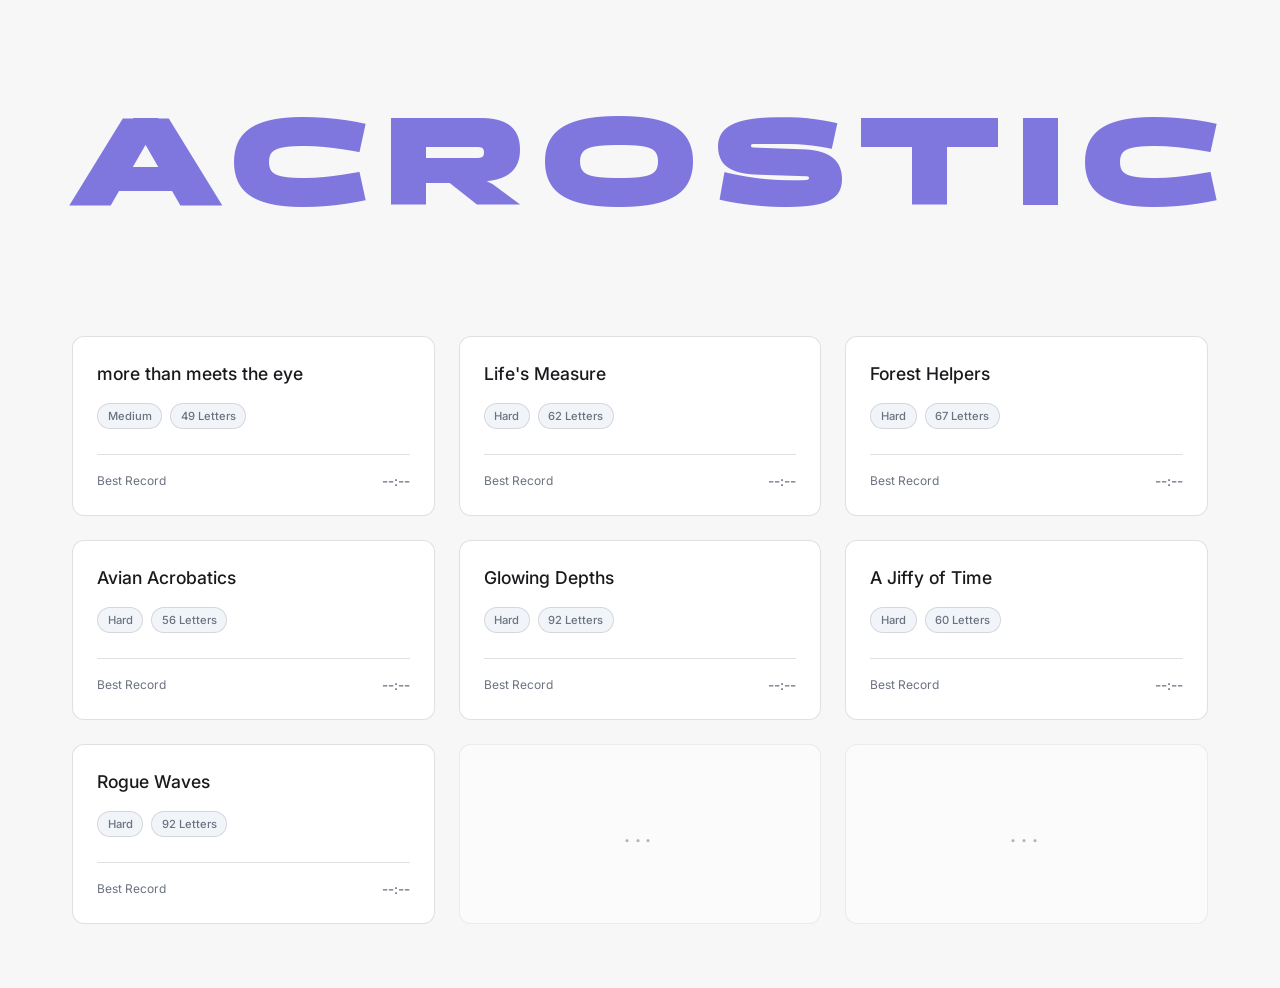
==== index.html @ 72e95e32 "Initial commit" ====
<!DOCTYPE html>
<html lang="en">
<head>
    <meta charset="UTF-8">
    <meta name="viewport" content="width=device-width, initial-scale=1.0">
    <title>Acrostic Master - Puzzle Selection</title>
    <link rel="stylesheet" href="css/styles.css">
</head>
<body>
    <div class="home-container">
        <header class="home-header">
            <h1>ACROSTIC</h1>
        </header>

        <main id="puzzle-list" class="puzzle-grid">
            <!-- Puzzles will be loaded here -->
        </main>
    </div>

    <script src="js/home.js"></script>
</body>
</html>
---- css/styles.css ----
@import url('https://fonts.googleapis.com/css2?family=Inter:wght@400;500&display=swap');

@font-face {
    font-family: 'Panchang';
    src: url('../Panchang-Variable.ttf') format('truetype');
    font-weight: 100 900;
}

:root {
    --accent-color: #7F77DD;
    --accent-light: rgba(127, 119, 221, 0.15);
    --border-color: rgba(0, 0, 0, 0.12);
    --bg-page: #F7F7F8;
    --bg-card: #ffffff;
    --bg-surface: #F0F0F2;
    --text-primary: #1A1A1E;
    --text-secondary: #6B7280;
    --radius-small: 8px;
    --radius-large: 12px;
}

* {
    margin: 0;
    padding: 0;
    box-sizing: border-box;
}

body {
    font-family: 'Inter', sans-serif;
    background-color: var(--bg-page);
    color: var(--text-primary);
    line-height: 1.5;
    font-weight: 400;
}

h1, h2, h3, h4 {
    font-weight: 500;
}

/* Home Screen */
.home-container {
    max-width: 1200px;
    margin: 0 auto;
    padding: 4rem 2rem;
}

.home-header {
    text-align: center;
    margin-bottom: 5rem;
}

.home-header h1 {
    font-family: 'Panchang', sans-serif;
    font-size: 8rem;
    font-weight: 900;
    color: var(--accent-color);
    letter-spacing: 0.15em;
    margin-bottom: 0;
    text-align: center;
    width: 100%;
}

.puzzle-grid {
    display: grid;
    grid-template-columns: repeat(auto-fill, minmax(300px, 1fr));
    gap: 1.5rem;
}

.puzzle-card {
    background: var(--bg-card);
    border: 0.5px solid var(--border-color);
    border-radius: var(--radius-large);
    padding: 1.5rem;
    transition: all 0.2s ease;
    cursor: pointer;
    display: flex;
    flex-direction: column;
    gap: 1rem;
    min-height: 180px;
}

.puzzle-card:hover {
    transform: translateY(-4px);
    box-shadow: 0 10px 30px rgba(0, 0, 0, 0.05);
    border-color: var(--accent-color);
}

.card-footer {
    margin-top: auto;
    padding-top: 1rem;
    border-top: 0.5px solid var(--border-color);
    display: flex;
    justify-content: space-between;
    align-items: center;
}

.pill-group {
    display: flex;
    gap: 0.5rem;
    flex-wrap: wrap;
}

.pill {
    font-size: 0.7rem;
    font-weight: 500;
    padding: 0.2rem 0.6rem;
    border-radius: 20px;
    background: #f1f5f9;
    color: var(--text-secondary);
    border: 0.5px solid var(--border-color);
}

.puzzle-card.placeholder {
    background: var(--bg-card);
    border: 0.5px solid var(--border-color);
    cursor: default;
    opacity: 0.5;
    justify-content: center;
    align-items: center;
}

.badge {
    width: 12px;
    height: 12px;
    border-radius: 50%;
    border: 0.5px solid var(--border-color);
    font-size: 0; /* Hide text */
    padding: 0;
}
.badge.easy { background: #22c55e; border-color: #16a34a; }
.badge.medium { background: #eab308; border-color: #ca8a04; }
.badge.hard { background: #ef4444; border-color: #dc2626; }

.status-indicator {
    display: inline-flex;
    align-items: center;
    gap: 0.5rem;
    font-size: 0.75rem;
    padding: 0.2rem 0.6rem;
    border-radius: 20px;
    margin-bottom: 1rem;
}

.status-dot {
    width: 6px;
    height: 6px;
    border-radius: 50%;
}

.status-in-progress { background: rgba(127, 119, 221, 0.1); color: var(--accent-color); }
.status-in-progress .status-dot { background: var(--accent-color); }
.status-complete { background: rgba(34, 197, 94, 0.1); color: #15803d; }
.status-complete .status-dot { background: #22c55e; }
.status-unstarted { background: rgba(107, 114, 128, 0.1); color: #4b5563; }
.status-unstarted .status-dot { background: #9ca3af; }

/* Playing Screen Taskbar */
.taskbar {
    background: var(--bg-card);
    border-bottom: 0.5px solid var(--border-color);
    padding: 0.75rem 2rem;
    display: flex;
    align-items: center;
    justify-content: space-between;
    position: sticky;
    top: 0;
    z-index: 100;
}

.taskbar-left, .taskbar-right {
    display: flex;
    align-items: center;
    gap: 1.5rem;
}

.back-link {
    color: var(--text-secondary);
    text-decoration: none;
    font-size: 0.9rem;
    display: flex;
    align-items: center;
    gap: 0.5rem;
}

.back-link:hover { color: var(--text-primary); }

.puzzle-name {
    font-size: 1.1rem;
    color: var(--text-primary);
}

.timer-box {
    color: var(--text-secondary);
    font-family: monospace;
    font-size: 1rem;
}

.pause-btn {
    background: none;
    border: 0.5px solid var(--border-color);
    padding: 0.4rem 1rem;
    border-radius: var(--radius-small);
    cursor: pointer;
    font-size: 0.85rem;
    transition: all 0.2s;
}

.pause-btn:hover {
    border-color: var(--accent-color);
    color: var(--accent-color);
}

/* Progress Bar */
.progress-container {
    width: 100%;
    height: 3px;
    background: var(--accent-light);
    position: relative;
}

.progress-bar {
    height: 100%;
    background: var(--accent-color);
    width: 0%;
    transition: width 0.3s ease;
}

.progress-info {
    text-align: right;
    font-size: 0.75rem;
    color: var(--text-secondary);
    padding: 0.5rem 2rem;
}

/* Quote Section */
.game-main {
    max-width: 1100px;
    margin: 2rem auto;
    padding: 0 2rem;
}

.quote-wrapper {
    background: var(--bg-page);
    border-radius: var(--radius-large);
    padding: 1.5rem;
    margin-bottom: 2rem;
}

.quote-grid {
    display: flex;
    flex-wrap: wrap;
    gap: 8px;
    justify-content: center;
}

.word-block {
    display: flex;
    gap: 4px;
    margin-right: 12px;
    margin-bottom: 8px;
}

.letter-cell {
    width: 44px;
    height: 56px;
    background: var(--bg-card);
    border: 0.5px solid var(--border-color);
    border-radius: 4px;
    display: flex;
    flex-direction: column;
    align-items: center;
    justify-content: center;
    position: relative;
}

.letter-cell.non-alpha {
    width: auto;
    min-width: 12px;
    background: transparent !important;
    border: none !important;
    padding: 0 2px;
}

.letter-cell.punctuation .letter-val {
    font-family: 'Panchang', sans-serif;
    font-weight: 700;
    opacity: 0.8;
}

.letter-cell.filled {
    background: var(--bg-surface);
}

.letter-cell.active {
    border: 1.5px solid var(--accent-color);
    box-shadow: 0 0 0 3px var(--accent-light);
}

.letter-cell.correct, .letter-cell.letter-correct {
    background: #E1F5EE;
    border-color: #5DCAA5;
    color: #0F6E56;
}

.letter-cell.correct .letter-val, .letter-cell.letter-correct .letter-val {
    color: #0F6E56;
}

.letter-cell.correct .letter-num, .letter-cell.letter-correct .letter-num {
    color: #0F6E56;
    opacity: 0.6;
}

.letter-val {
    font-family: 'Panchang', sans-serif;
    font-size: 1.5rem;
    font-weight: 700;
}

.letter-num {
    font-size: 0.6rem;
    color: var(--text-secondary);
    position: absolute;
    bottom: 2px;
}

/* Word Entry */
.entry-section {
    margin-bottom: 2.5rem;
}

.general-entry-container {
    background: var(--bg-card);
    border: 0.5px solid var(--border-color);
    border-radius: var(--radius-large);
    padding: 1rem;
    display: flex;
    gap: 0.75rem;
    align-items: center;
    transition: all 0.3s ease;
}

.general-entry-container:focus-within {
    border-color: var(--accent-color);
    box-shadow: 0 0 0 4px var(--accent-light);
    background: #FAFAFE;
}

#general-word-input {
    flex: 1;
    border: none;
    outline: none;
    font-size: 1rem;
    text-transform: uppercase;
    background: transparent;
    caret-color: transparent;
}

.entry-sidebar {
    width: 2px;
    height: 32px;
    background: var(--accent-color);
    opacity: 0.3;
    border-radius: 1px;
    transition: all 0.3s ease;
}

.general-entry-container:focus-within .entry-sidebar {
    opacity: 1;
    height: 38px;
    box-shadow: 0 0 8px var(--accent-light);
}

/* Clue Section - Two Columns */
.clues-grid {
    display: grid;
    grid-template-columns: 1fr 1fr;
    gap: 1.5rem;
}

.clue-panel {
    background: var(--bg-card);
    border: 0.5px solid var(--border-color);
    border-radius: var(--radius-small);
    padding: 1rem;
    transition: all 0.2s;
}

.clue-panel.active {
    border-color: #AFA9EC;
    background: #FAFAFE;
}

.clue-label {
    font-size: 11px;
    font-weight: 500;
    color: var(--accent-color);
    margin-bottom: 0.25rem;
}

.clue-text {
    font-size: 0.95rem;
    margin-bottom: 0.75rem;
    color: var(--text-primary);
}

.clue-input-group {
    display: flex;
    gap: 4px;
}

.clue-char-input {
    width: 38px;
    height: 48px;
    background: var(--bg-card);
    border: 0.5px solid var(--border-color);
    border-radius: 4px;
    text-align: center;
    font-family: 'Panchang', sans-serif;
    font-size: 1.3rem;
    font-weight: 700;
    text-transform: uppercase;
    outline: none;
}

.clue-char-input:focus {
    border: 1.5px solid var(--accent-color);
    box-shadow: 0 0 0 3px var(--accent-light);
}

.clue-punctuation {
    font-family: 'Panchang', sans-serif;
    font-size: 1.3rem;
    font-weight: 700;
    align-self: center;
    margin: 0 2px;
    color: var(--text-primary);
}

.clue-char-input.correct {
    background: #E1F5EE;
    border-color: #5DCAA5;
    color: #0F6E56;
}

/* Overlays */
#pause-overlay, #success-overlay {
    position: fixed;
    top: 0; left: 0; width: 100%; height: 100%;
    background: rgba(255, 255, 255, 0.9);
    backdrop-filter: blur(10px);
    display: none;
    flex-direction: column;
    align-items: center;
    justify-content: center;
    z-index: 1000;
}

.modal-content {
    background: white;
    padding: 3rem;
    border-radius: var(--radius-large);
    border: 0.5px solid var(--border-color);
    text-align: center;
}

.modal-actions {
    display: flex;
    gap: 1rem;
    justify-content: center;
    align-items: center;
}

.secondary-btn {
    background: white;
    color: var(--text-primary);
    border: 0.5px solid var(--border-color);
    padding: 0.75rem 2rem;
    border-radius: var(--radius-small);
    cursor: pointer;
    font-size: 0.9rem;
    transition: all 0.2s;
}

.secondary-btn:hover {
    border-color: var(--accent-color);
    color: var(--accent-color);
}

.back-home {
    display: inline-block;
    background: var(--accent-color);
    color: white;
    padding: 0.75rem 2rem;
    border-radius: var(--radius-small);
    text-decoration: none;
    font-size: 0.9rem;
    transition: opacity 0.2s;
}

.back-home:hover {
    opacity: 0.9;
}
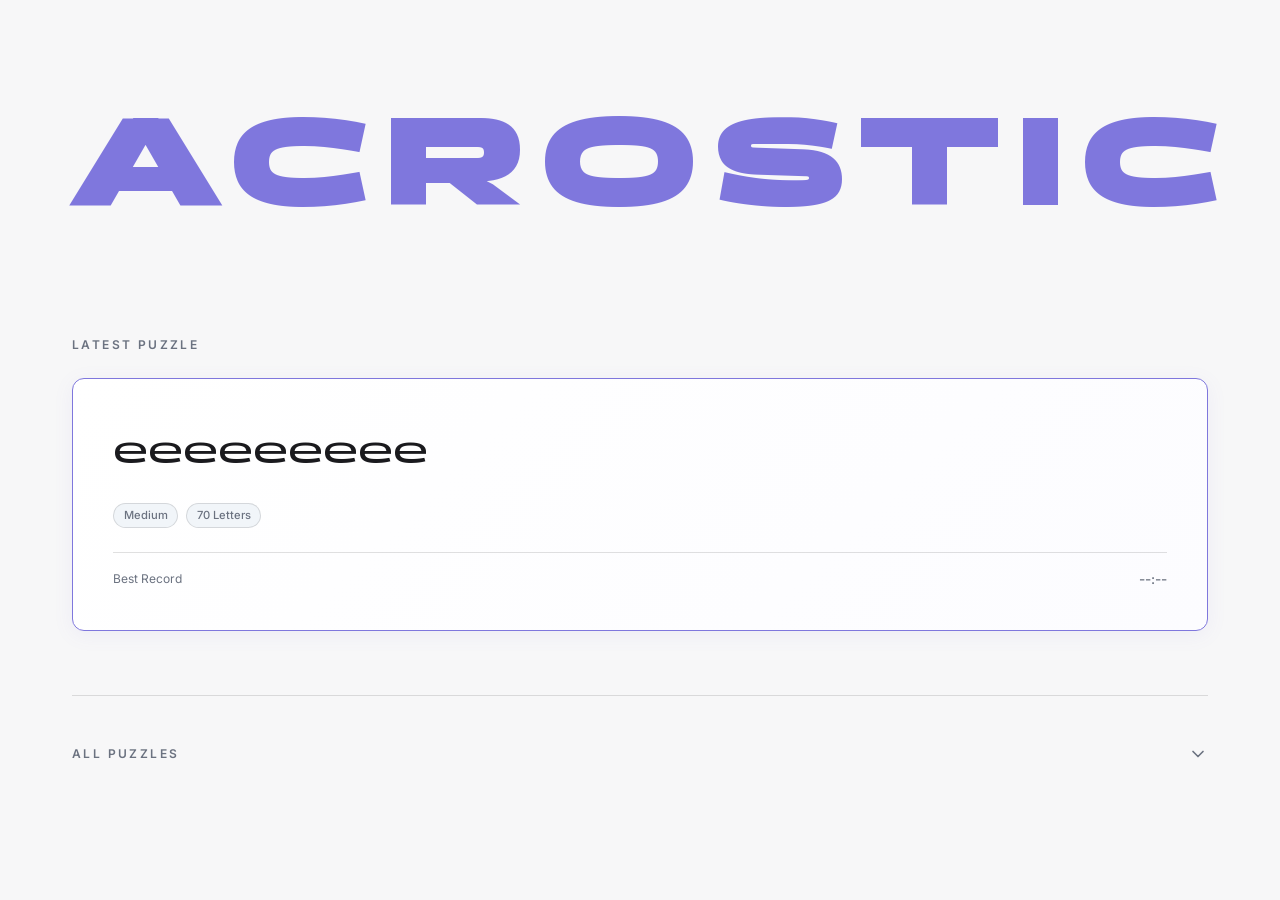
==== commit 08e23b62: "new puzzle and featured puzzle!" ====
--- a/index.html
+++ b/index.html
@@ -12,9 +12,24 @@
             <h1>ACROSTIC</h1>
         </header>
 
-        <main id="puzzle-list" class="puzzle-grid">
-            <!-- Puzzles will be loaded here -->
-        </main>
+        <section class="featured-section">
+            <h2 class="section-title">LATEST PUZZLE</h2>
+            <div id="featured-puzzle">
+                <!-- Latest puzzle will load here -->
+            </div>
+        </section>
+
+        <section class="all-puzzles-section">
+            <button id="toggle-all-puzzles" class="dropdown-trigger">
+                <span>ALL PUZZLES</span>
+                <svg width="20" height="20" viewBox="0 0 24 24" fill="none" stroke="currentColor" stroke-width="2" stroke-linecap="round" stroke-linejoin="round"><polyline points="6 9 12 15 18 9"></polyline></svg>
+            </button>
+            <div id="all-puzzles-content" class="dropdown-content">
+                <main id="puzzle-list" class="puzzle-grid">
+                    <!-- Puzzles will be loaded here -->
+                </main>
+            </div>
+        </section>
     </div>
 
     <script src="js/home.js"></script>
--- a/css/styles.css
+++ b/css/styles.css
@@ -60,6 +60,87 @@
     width: 100%;
 }
 
+.section-title {
+    font-size: 0.75rem;
+    letter-spacing: 0.2em;
+    color: var(--text-secondary);
+    margin-bottom: 1.5rem;
+    font-weight: 600;
+}
+
+.featured-section {
+    margin-bottom: 4rem;
+}
+
+.featured-card {
+    background: linear-gradient(135deg, var(--bg-card) 0%, #fcfcff 100%);
+    border: 1px solid var(--accent-color);
+    border-radius: var(--radius-large);
+    padding: 2.5rem;
+    cursor: pointer;
+    transition: all 0.3s cubic-bezier(0.4, 0, 0.2, 1);
+    display: flex;
+    flex-direction: column;
+    gap: 1.5rem;
+    box-shadow: 0 4px 20px rgba(127, 119, 221, 0.08);
+}
+
+.featured-card:hover {
+    transform: translateY(-6px);
+    box-shadow: 0 12px 40px rgba(127, 119, 221, 0.15);
+}
+
+.featured-card h3 {
+    font-size: 2.5rem;
+    font-family: 'Panchang', sans-serif;
+    color: var(--text-primary);
+}
+
+.all-puzzles-section {
+    border-top: 1px solid var(--border-color);
+    padding-top: 2rem;
+}
+
+.dropdown-trigger {
+    background: none;
+    border: none;
+    width: 100%;
+    display: flex;
+    justify-content: space-between;
+    align-items: center;
+    padding: 1rem 0;
+    cursor: pointer;
+    font-family: inherit;
+    font-size: 0.75rem;
+    font-weight: 600;
+    letter-spacing: 0.2em;
+    color: var(--text-secondary);
+    transition: color 0.2s;
+}
+
+.dropdown-trigger:hover {
+    color: var(--accent-color);
+}
+
+.dropdown-trigger svg {
+    transition: transform 0.3s ease;
+}
+
+.dropdown-trigger.active svg {
+    transform: rotate(180deg);
+}
+
+.dropdown-content {
+    max-height: 0;
+    overflow: hidden;
+    transition: max-height 0.5s cubic-bezier(0.4, 0, 0.2, 1);
+}
+
+.dropdown-content.active {
+    max-height: 2000px; /* Large enough for many puzzles */
+    padding-top: 2rem;
+}
+
 .puzzle-grid {
     display: grid;
     grid-template-columns: repeat(auto-fill, minmax(300px, 1fr));
@@ -210,6 +291,71 @@
     color: var(--accent-color);
 }
 
+/* Hint Button & Container */
+.hint-container {
+    display: flex;
+    align-items: center;
+    gap: 0.75rem;
+    margin-right: 0.5rem;
+}
+
+.hint-btn {
+    background: var(--accent-color);
+    color: white;
+    border: none;
+    padding: 0.4rem 1.2rem;
+    border-radius: var(--radius-small);
+    cursor: pointer;
+    font-size: 0.85rem;
+    font-weight: 500;
+    transition: all 0.2s;
+}
+
+.hint-btn:hover {
+    opacity: 0.9;
+    transform: translateY(-1px);
+}
+
+.hint-btn.active {
+    background: #ef4444; /* Red when in hint mode */
+    animation: pulse 1.5s infinite;
+}
+
+@keyframes pulse {
+    0% { box-shadow: 0 0 0 0 rgba(239, 68, 68, 0.4); }
+    70% { box-shadow: 0 0 0 10px rgba(239, 68, 68, 0); }
+    100% { box-shadow: 0 0 0 0 rgba(239, 68, 68, 0); }
+}
+
+.clue-count {
+    font-size: 0.8rem;
+    color: var(--text-secondary);
+    font-weight: 500;
+}
+
+.hint-container-central {
+    display: flex;
+    flex-direction: column;
+    align-items: center;
+    gap: 0.5rem;
+    margin-bottom: 1rem;
+}
+
+.hint-message {
+    text-align: center;
+    font-size: 0.85rem;
+    font-weight: 500;
+    color: #D4AF37; /* Gold */
+    height: 1.5rem;
+    margin-bottom: 0.5rem;
+    opacity: 0;
+    transition: opacity 0.3s ease;
+}
+
+.hint-message.visible {
+    opacity: 1;
+}
+
 /* Progress Bar */
 .progress-container {
     width: 100%;
@@ -302,6 +448,23 @@
     color: #0F6E56;
 }
 
+.letter-cell.hint-target {
+    cursor: help !important;
+}
+
+.letter-cell.hint-target:hover, .clue-char-input.hint-target:hover {
+    border-color: #D4AF37 !important; /* Gold */
+    background: #FFF9E6 !important; /* Light Gold */
+    box-shadow: 0 0 12px rgba(212, 175, 55, 0.3) !important;
+}
+
+.clue-char-input.hint-target {
+    cursor: help !important;
+    caret-color: transparent !important;
+    user-select: none !important;
+    pointer-events: auto !important;
+}
+
 .letter-cell.correct .letter-val, .letter-cell.letter-correct .letter-val {
     color: #0F6E56;
 }
@@ -326,7 +489,18 @@
 
 /* Word Entry */
 .entry-section {
-    margin-bottom: 2.5rem;
+    position: sticky;
+    top: 64px; /* Adjust based on taskbar height */
+    z-index: 90;
+    padding: 1rem 0;
+    background: var(--bg-page);
+    margin-bottom: 2rem;
+    transition: all 0.3s ease;
+}
+
+.entry-section.scrolled {
+    padding: 0.75rem 0;
+    box-shadow: 0 4px 20px rgba(0, 0, 0, 0.05);
 }
 
 .general-entry-container {
@@ -338,6 +512,7 @@
     gap: 0.75rem;
     align-items: center;
     transition: all 0.3s ease;
+    box-shadow: 0 2px 8px rgba(0, 0, 0, 0.02);
 }
 
 .general-entry-container:focus-within {
